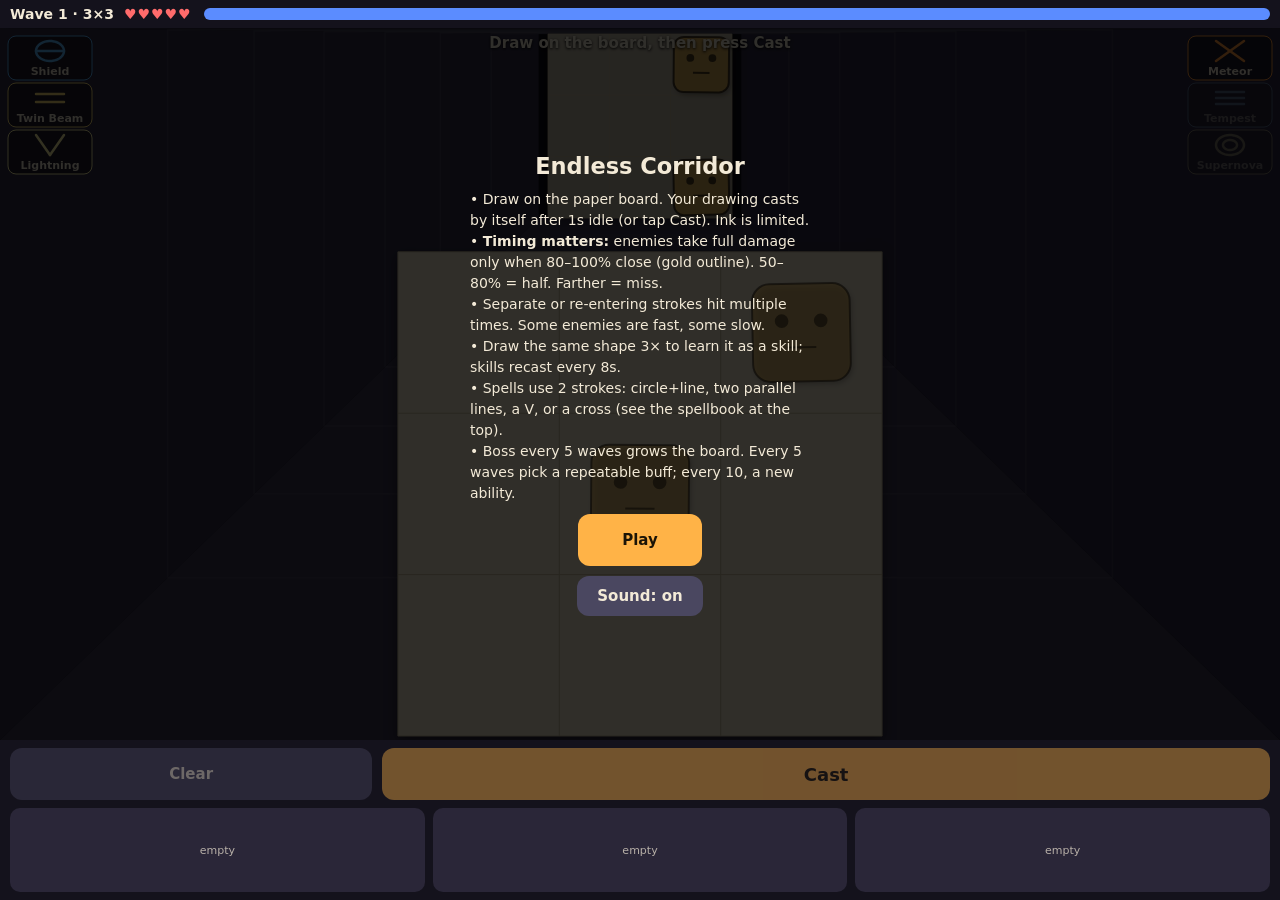
==== browser/index.html @ 98d19f17 "new gam" ====
<!DOCTYPE html>
<html lang="en"><head><meta charset="utf-8">
<meta name="viewport" content="width=device-width,initial-scale=1,viewport-fit=cover">
<meta name="color-scheme" content="dark">
<title>Endless Corridor</title>
<style>
:root{--bg:#14121c;--fg:#f3ead7;--acc:#ffb347;color-scheme:dark;box-sizing:border-box;padding-top:env(safe-area-inset-top,0px);padding-bottom:env(safe-area-inset-bottom,0px)}
*{box-sizing:border-box;-webkit-user-select:none;user-select:none;-webkit-tap-highlight-color:transparent}
html,body{height:100%;margin:0;background:var(--bg);color:var(--fg);font:15px system-ui,sans-serif;overscroll-behavior:none}
#app{height:100%;display:flex;flex-direction:column}
#hud{display:flex;align-items:center;gap:10px;padding:6px 10px;font-weight:700;font-size:14px}
#hp{color:#ff6b6b;min-width:70px;letter-spacing:1px}
#inkw{flex:1;height:12px;background:#0007;border-radius:6px;overflow:hidden}
#ink{height:100%;background:#5b8cff;width:100%}
#stage{flex:1;position:relative;min-height:0}
#c{position:absolute;inset:0;width:100%;height:100%;touch-action:none}
#toast{position:absolute;left:8px;right:8px;top:6px;text-align:center;pointer-events:none;font-weight:700;text-shadow:0 1px 3px #000;opacity:0;transition:opacity .4s}
#ctl{display:flex;gap:10px;padding:8px 10px}
button{font:inherit;font-weight:700;border:0;border-radius:12px;min-height:52px;color:#1b1406;background:var(--acc)}
#clear{flex:1;background:#4a4760;color:var(--fg)}
#cast{flex:2.5;font-size:18px}
button:disabled{opacity:.4}
#skills{display:flex;gap:8px;padding:0 10px 8px;height:92px}
.slot{flex:1;min-width:0;background:#2a2638;border-radius:10px;display:flex;flex-direction:column;align-items:center;justify-content:center;font-size:11px;border:2px solid transparent;gap:1px;overflow:hidden}
.slot.hot{border-color:var(--acc)}
.slot canvas{width:40px;height:40px;border-radius:6px}
.slot b{white-space:nowrap;overflow:hidden;text-overflow:ellipsis;max-width:100%;padding:0 3px}
.slot span{opacity:.7}
.cd{display:block;width:80%;height:4px;background:#0007;border-radius:2px;overflow:hidden}
.cd u{display:block;height:100%;width:0;background:var(--acc)}
#ov{position:absolute;inset:0;overflow:auto;display:none;flex-direction:column;align-items:center;justify-content:center;gap:10px;background:#000c;padding:16px;text-align:center;z-index:5}
#ov h2{margin:0}
#cards{display:grid;grid-template-columns:1fr 1fr;gap:10px;width:100%;max-width:420px}
.card{min-height:84px;padding:10px;background:#3a3550;color:var(--fg);font-weight:400;font-size:13px;display:flex;flex-direction:column;gap:6px;text-align:center}
.card b{color:var(--acc);font-size:15px}
</style></head><body>
<div id="app">
<div id="hud"><span id="wv"></span><span id="hp"></span><div id="inkw"><div id="ink"></div></div></div>
<div id="stage"><canvas id="c"></canvas><div id="toast"></div><div id="ov"></div></div>
<div id="ctl"><button id="clear">Clear</button><button id="cast">Cast</button></div>
<div id="skills"></div>
</div>
<script>
const CFG={ink:2,R:.055,learn:3,sim:.17,hp:5,autoDelay:1000,idle:1000,skillCd:8000,regen:.15,echoDelay:500,minLen:.2};
const BUFFS={mirror:['Mirror','Reflect your drawing across the centerline. Free.'],kaleido:['Kaleidoscope','Four symmetric copies of your drawing. Ink for the original only.'],slot:['Extra Skill Slot','Hold 4 learned skills instead of 3.'],echo:['Echo','After each cast, repeat it once at half effect on survivors. Free.'],heal:['Full Heal','Restore all hearts. Repeatable.'],ink:['Extra Ink','+10% ink budget. Repeatable.'],regen:['Ink Regen','+10% ink regeneration while drawing. Repeatable.']};
const REP={heal:1,ink:1,regen:1};
const ADJ=['Ember','Gale','Thorn','Wisp','Rune','Frost','Spark','Dusk'];
const $=id=>document.getElementById(id),cv=$('c'),ctx=cv.getContext('2d');
let G,W,H,S,bx,by,dpr,aid=null,tt;
const gridFor=w=>Math.min(10,3+Math.floor((w-1)/5));
function rng(s){return()=>{s|=0;s=s+0x6D2B79F5|0;let t=Math.imul(s^s>>>15,1|s);t=t+Math.imul(t^t>>>7,61|t)^t;return((t^t>>>14)>>>0)/4294967296}}
function resize(){dpr=devicePixelRatio||1;const r=cv.getBoundingClientRect();W=r.width;H=r.height;cv.width=W*dpr;cv.height=H*dpr;S=Math.min(W-12,H*.68);bx=(W-S)/2;by=H-S-4}
function toast(m){const t=$('toast');t.textContent=m;t.style.opacity=1;clearTimeout(tt);tt=setTimeout(()=>t.style.opacity=0,2200)}

/* ---------- audio (synthesized, no files) ---------- */
const SND={on:true,ac:null};
function audioInit(){if(!SND.ac){const A=window.AudioContext||window.webkitAudioContext;if(!A)return;SND.ac=new A();SND.m=SND.ac.createGain();SND.m.gain.value=.5;SND.m.connect(SND.ac.destination);setInterval(music,500)}if(SND.ac.resume)SND.ac.resume()}
function tone(f,d,type,v,sl){if(!SND.on||!SND.ac)return;const a=SND.ac,t=a.currentTime,o=a.createOscillator(),g=a.createGain();o.type=type||'sine';o.frequency.setValueAtTime(f,t);if(sl)o.frequency.exponentialRampToValueAtTime(Math.max(20,sl),t+d);g.gain.setValueAtTime(v||.2,t);g.gain.exponentialRampToValueAtTime(.001,t+d);o.connect(g);g.connect(SND.m);o.start(t);o.stop(t+d)}
function noise(d,v,fr){if(!SND.on||!SND.ac)return;const a=SND.ac,n=Math.floor(a.sampleRate*d),b=a.createBuffer(1,n,a.sampleRate),x=b.getChannelData(0);for(let i=0;i<n;i++)x[i]=(Math.random()*2-1)*(1-i/n);const s=a.createBufferSource(),f=a.createBiquadFilter(),g=a.createGain();s.buffer=b;f.type='lowpass';f.frequency.value=fr||1200;g.gain.value=v||.3;s.connect(f);f.connect(g);g.connect(SND.m);s.start()}
const sfx={cast:()=>{tone(300,.25,'sawtooth',.15,900);noise(.15,.15,3000)},perfect:()=>{tone(880,.12,'triangle',.2);tone(1320,.2,'triangle',.15)},good:()=>tone(520,.12,'triangle',.15),miss:()=>tone(160,.15,'square',.08,100),hurt:()=>{tone(120,.3,'sawtooth',.25,50);noise(.2,.25,600)},nova:()=>{tone(200,.5,'sine',.3,800);noise(.4,.2,2000)},storm:()=>{noise(.6,.35,7000);tone(1000,.3,'square',.12,150)},sun:()=>{tone(80,1,'sawtooth',.3,600);noise(.8,.4,3000)},beam:()=>tone(1200,.5,'sawtooth',.15,200),bolt:()=>{noise(.35,.3,6000);tone(900,.2,'square',.1,200)},meteor:()=>{tone(500,.35,'sawtooth',.2,60);setTimeout(()=>{noise(.5,.4,500);tone(70,.5,'sine',.4,30)},350)},learn:()=>[523,659,784].forEach((f,i)=>setTimeout(()=>tone(f,.2,'triangle',.18),i*90)),clear:()=>[392,523,659].forEach((f,i)=>setTimeout(()=>tone(f,.15,'square',.1),i*70)),draw:()=>tone(700+Math.random()*100,.04,'sine',.04)};
let mi=0;function music(){if(!G||G.state!='play')return;const sc=[110,131,147,165,196,165,147,131];tone(sc[mi++%8],.45,'triangle',.07);if(mi%4==0)tone(55,.9,'sine',.1)}
/* ---------- timing rule: full damage at 80-100% approach, half at 50-80%, miss below ---------- */
function rf(e){const p=1-Math.max(0,e.d-G.acc/1000)/e.d0,v=p>=.8?1:p>=.5?.5:0,[x,y]=ec(e,G.active.n);
 G.txt.push({x,y,s:v==1?'PERFECT':v?'GOOD':'MISS',c:v==1?'#ffe27a':v?'#bde':'#f88',l:700});
 if(!SND.t||performance.now()-SND.t>120){SND.t=performance.now();sfx[v==1?'perfect':v?'good':'miss']()}return v}
function snake(e,x,y,c,f){
 const k=Math.min(1,G.acc/300),P=e.cells.map(([a,b],i)=>{const q=e.pc&&e.pc[i]||[a,b];return[x+(q[0]+(a-q[0])*k+.5)*c,y+(q[1]+(b-q[1])*k+.5)*c]});
 ctx.save();ctx.lineCap=ctx.lineJoin='round';ctx.shadowColor='rgba(0,0,0,.4)';ctx.shadowBlur=5;ctx.shadowOffsetY=3;
 for(const [w,col] of[[.8,e.pf==2?'#ffd400':'#1f3d1f'],[.62,e.fl>.4?'#fff':'#4fa84f']]){ctx.strokeStyle=col;ctx.lineWidth=c*w*f;ctx.beginPath();P.forEach((p,i)=>ctx[i?'lineTo':'moveTo'](p[0],p[1]));ctx.stroke();ctx.shadowColor='transparent'}
 const h=P[0],u=c*f;ctx.fillStyle='#fff';
 for(const s of[-1,1]){ctx.beginPath();ctx.arc(h[0]+s*u*.17,h[1]-u*.08,u*.11,0,7);ctx.fill();ctx.fillStyle='#000';ctx.beginPath();ctx.arc(h[0]+s*u*.17,h[1]-u*.08,u*.05,0,7);ctx.fill();ctx.fillStyle='#fff'}
 ctx.font='800 '+Math.max(10,u*.25)+'px system-ui';ctx.textAlign='center';const q=P[1]||h;ctx.fillText(Math.ceil(e.hp),q[0],q[1]+u*.08);ctx.restore();
}
function showMenu(){G.state='menu';const ov=$('ov');
 ov.innerHTML='<h2>Endless Corridor</h2><div style="max-width:340px;text-align:left;font-size:14px;line-height:1.5">• Draw on the paper board. Your drawing casts by itself after 1s idle (or tap Cast). Ink is limited.<br>• <b>Timing matters:</b> enemies take full damage only when 80–100% close (gold outline). 50–80% = half. Farther = miss.<br>• Separate or re-entering strokes hit multiple times. Some enemies are fast, some slow.<br>• Draw the same shape 3× to learn it as a skill; skills recast every 8s.<br>• Spells use 2 strokes: circle+line, two parallel lines, a V, or a cross (see the spellbook at the top).<br>• Boss every 5 waves grows the board. Every 5 waves pick a repeatable buff; every 10, a new ability.</div><button style="padding:0 44px">Play</button><button style="padding:0 20px;min-height:40px;background:#4a4760;color:#f3ead7">Sound: on</button>';
 const[b1,b2]=ov.querySelectorAll('button');b1.onclick=()=>{audioInit();ov.style.display='none';G.state='play'};b2.onclick=()=>{SND.on=!SND.on;b2.textContent='Sound: '+(SND.on?'on':'off')};ov.style.display='flex'}
/* ---------- waves ---------- */
function genWave(w){
 const n=gridFor(w),r=rng(w*7919+13),boss=w%5==0,es=[],occ=Array(n*n).fill(0),base=Math.max(5,8-Math.floor(w/8));
 const fits=(c,y,cw,ch)=>{if(c+cw>n||y+ch>n)return 0;for(let i=0;i<cw;i++)for(let j=0;j<ch;j++)if(occ[(y+j)*n+c+i])return 0;return 1};
 const put=(c,y,cw,ch,type,hp,d)=>{for(let i=0;i<cw;i++)for(let j=0;j<ch;j++)occ[(y+j)*n+c+i]=1;es.push({c,r:y,w:cw,h:ch,type,hp,max:hp,d:Math.ceil(d*.7),d0:d,atk:0,fl:0,id:es.length})};
 if(boss){const k=(w/5)%3,bh=8+2*w;
  if(k==2){const L=Math.min(4,n),cells=[];for(let i=L-1;i>=0;i--)cells.push([i,0,1,1]);const h=Math.round(bh*.8);es.push({c:L-1,r:0,w:1,h:1,cells,type:'snake',hp:h,max:h,d:9,d0:14,atk:0,fl:0,id:0})}
  else if(k==0)put(Math.floor((n-2)/2),0,2,2,'summoner',Math.round(bh*.9),14);
  else{const s=Math.min(n-1,3);put(Math.floor(r()*(n-s+1)),Math.floor(r()*(n-s+1)),s,s,'boss',bh,12)}}
 else{const cnt=Math.min(Math.floor(n*n*.5),2+Math.floor(w/3));
  for(let i=0;i<cnt;i++){const big=w>1&&r()<.3,[cw,ch]=big?(r()<.5?[2,1]:[1,2]):[1,1];
   for(let k=0;k<20;k++){const c=Math.floor(r()*n),y=Math.floor(r()*n);
    if(fits(c,y,cw,ch)){put(c,y,cw,ch,big?'large':'basic',(big?3:1)+Math.floor(w/(big?5:8)),Math.max(3,base+(big?1:0)+[-2,0,0,3][Math.floor(r()*4)]));break}}}}
 return{n,w,es,boss};
}
function newGame(){
 G={wave:1,hp:CFG.hp,state:'play',acc:0,strokes:[],cur:null,inkUsed:0,pend:null,timers:[],fx:[],pts:[],txt:[],sh:0,buffs:{},maxSlots:3,pats:[],slots:[],match:null,hurt:0};
 G.active=genWave(1);G.next=genWave(2);aid=null;$('ov').style.display='none';skills();
 toast('Draw on the board, then press Cast');
}
function advance(){sfx.clear();G.wave++;G.active=G.next;G.next=genWave(G.wave+1);toast(G.active.boss?`Wave ${G.wave} — BOSS`:`Wave ${G.wave}`)}

/* ---------- geometry / strokes ---------- */
const mult=()=>1,maxInk=()=>CFG.ink*(1+.1*(G.buffs.ink||0));
const fx_=s=>s.map(p=>[1-p[0],p[1]]),fy_=s=>s.map(p=>[p[0],1-p[1]]);
function copies(st){
 if(G.buffs.kaleido)return[...st,...st.map(fx_),...st.map(fy_),...st.map(s=>fx_(fy_(s)))];
 if(G.buffs.mirror)return[...st,...st.map(fx_)];
 return st;
}
function samp(s){const o=[];for(let i=1;i<s.length;i++){const a=s[i-1],b=s[i],k=Math.max(1,Math.ceil(Math.hypot(b[0]-a[0],b[1]-a[1])/.02));for(let j=0;j<=k;j++)o.push([a[0]+(b[0]-a[0])*j/k,a[1]+(b[1]-a[1])*j/k])}return o}
function touches(e,pts,n){return(e.cells||[[e.c,e.r,e.w,e.h]]).some(([c,r,w,h])=>{const x0=c/n,x1=(c+w)/n,y0=r/n,y1=(r+h)/n;return pts.some(([x,y])=>Math.hypot(Math.max(x0-x,0,x-x1),Math.max(y0-y,0,y-y1))<=CFG.R)})}

/* ---------- pattern recognition ---------- */
const plen=a=>{let l=0;for(let i=1;i<a.length;i++)l+=Math.hypot(a[i][0]-a[i-1][0],a[i][1]-a[i-1][1]);return l};
function rs(a,n){const I=plen(a)/(n-1);if(I==0)return Array(n).fill(a[0]);let D=0;const o=[a[0]],q=a.map(x=>x.slice());
 for(let i=1;i<q.length;i++){const d=Math.hypot(q[i][0]-q[i-1][0],q[i][1]-q[i-1][1]);
  if(D+d>=I){const t=(I-D)/d,m=[q[i-1][0]+t*(q[i][0]-q[i-1][0]),q[i-1][1]+t*(q[i][1]-q[i-1][1])];o.push(m);q.splice(i,0,m);D=0}else D+=d}
 while(o.length<n)o.push(q[q.length-1]);return o.slice(0,n)}
function norm(a){const p=rs(a,32),cx=p.reduce((s,q)=>s+q[0],0)/32,cy=p.reduce((s,q)=>s+q[1],0)/32,an=-Math.atan2(p[0][1]-cy,p[0][0]-cx),c=Math.cos(an),s=Math.sin(an);
 const q=p.map(([x,y])=>[(x-cx)*c-(y-cy)*s,(x-cx)*s+(y-cy)*c]),xs=q.map(v=>v[0]),ys=q.map(v=>v[1]);
 const sz=Math.max(Math.max(...xs)-Math.min(...xs),Math.max(...ys)-Math.min(...ys))||1;return q.map(([x,y])=>[x/sz,y/sz])}
const pd=(a,b)=>a.reduce((s,q,i)=>s+Math.hypot(q[0]-b[i][0],q[1]-b[i][1]),0)/a.length;
function identify(st){
 const f=st.flat();if(f.length<2||plen(f)<CFG.minLen)return null;
 const n1=norm(f),n2=norm([...f].reverse());let best=null,bd=1e9;
 for(const p of G.pats){const d=Math.min(pd(n1,p.t),pd(n2,p.t));if(d<bd){bd=d;best=p}}
 return{p:bd<CFG.sim?best:null,n1,f};
}
function nm(f,i){const L=plen(f),l=f.at(-1),ch=Math.hypot(f[0][0]-l[0],f[0][1]-l[1]);return ADJ[i%ADJ.length]+' '+(ch<.15*L?'Loop':ch>.85*L?'Slash':'Scrawl')}
/* ---------- spells: drawn shapes with special effects ---------- */
const ci=Array.from({length:40},(_,i)=>[.5+.5*Math.cos(i/39*6.283),.5+.5*Math.sin(i/39*6.283)]);
const SPELLS=[
 {k:'nova',n:'Shield',d:'circle + a line grants a blue shield (max 2)',c:'#5bb8ff',i:[ci,[[0,.5],[1,.5]]]},
 {k:'beam',n:'Twin Beam',d:'two parallel lines pierce the board',c:'#ffe27a',i:[[[0,.3],[1,.3]],[[0,.7],[1,.7]]]},
 {k:'bolt',n:'Lightning',d:'a V of two lines chains to 4 foes',c:'#fff6a8',i:[[[0,0],[.5,1]],[[.5,1],[1,0]]]},
 {k:'meteor',n:'Meteor',d:'cross two lines to call a meteor',c:'#ff9a3c',i:[[[0,0],[1,1]],[[1,0],[0,1]]]},
 {k:'storm',n:'Tempest',d:'3 long parallel lines: lightning rain on all',c:'#9fd0ff',need:2.4,i:[[[0,.2],[1,.2]],[[0,.5],[1,.5]],[[0,.8],[1,.8]]]},
 {k:'sun',n:'Supernova',d:'two big nested circles: board-wide blast',c:'#fff3b0',need:3,i:[ci,ci.map(p=>[.5+(p[0]-.5)*.5,.5+(p[1]-.5)*.5])]}];

const kind=s=>{const L=plen(s),ch=Math.hypot(s[0][0]-s.at(-1)[0],s[0][1]-s.at(-1)[1]);return L<.15?0:L>.35&&ch<.25*L?'loop':ch>.8*L?'line':0};
function inter(A,B){const p=A[0],q=A.at(-1),r=B[0],s=B.at(-1),d=(q[0]-p[0])*(s[1]-r[1])-(q[1]-p[1])*(s[0]-r[0]);if(!d)return null;const t=((r[0]-p[0])*(s[1]-r[1])-(r[1]-p[1])*(s[0]-r[0]))/d,u=((r[0]-p[0])*(q[1]-p[1])-(r[1]-p[1])*(q[0]-p[0]))/d;return t>.12&&t<.88&&u>.12&&u<.88?[p[0]+t*(q[0]-p[0]),p[1]+t*(q[1]-p[1])]:null}
// spells need exactly 2 strokes: circle+line, two parallel lines, V, cross
const cen=s=>[0,1].map(i=>s.reduce((q,p)=>q+p[i],0)/s.length);
function tempest(st){if(!st.every(s=>kind(s)=='line'&&plen(s)>.6))return null;const d=s=>{const u=[s.at(-1)[0]-s[0][0],s.at(-1)[1]-s[0][1]],l=Math.hypot(...u)||1;return[u[0]/l,u[1]/l]},a=d(st[0]);return st.every(s=>{const b=d(s);return Math.abs(a[0]*b[0]+a[1]*b[1])>.85})?SPELLS.find(s=>s.k=='storm'):null}
// Tempest and Supernova are locked until max ink (Extra Ink buffs) reaches their cost
const spellOf=st=>{const x=shape(st);return x&&maxInk()>=(x.need||0)?x:null};
function shape(st){if(st.length==3)return tempest(st);if(st.length!=2)return null;const[A,B]=st,ka=kind(A),kb=kind(B),by=k=>SPELLS.find(s=>s.k==k);
 if(ka=='loop'&&kb=='loop'&&plen(A)>1&&plen(B)>1&&Math.hypot(cen(A)[0]-cen(B)[0],cen(A)[1]-cen(B)[1])<.12)return by('sun');
 if(ka=='loop'&&kb=='line'||ka=='line'&&kb=='loop')return by('nova');
 if(ka!='line'||kb!='line')return null;
 const u=[A.at(-1)[0]-A[0][0],A.at(-1)[1]-A[0][1]],v=[B.at(-1)[0]-B[0][0],B.at(-1)[1]-B[0][1]],c=Math.abs(u[0]*v[0]+u[1]*v[1])/(Math.hypot(...u)*Math.hypot(...v)||1);
 if(inter(A,B)&&c<.9)return by('meteor');
 if(Math.min(...[A[0],A.at(-1)].flatMap(p=>[B[0],B.at(-1)].map(q=>Math.hypot(p[0]-q[0],p[1]-q[1]))))<.12&&c<.92)return by('bolt');
 return c>.9?by('beam'):null}
const ec=(e,n)=>[(e.c+e.w/2)/n,(e.r+e.h/2)/n];
const dE=(e,x,y,n)=>Math.min(...(e.cells||[[e.c,e.r,e.w,e.h]]).map(([c,r,w,h])=>Math.hypot(Math.max(c/n-x,0,x-(c+w)/n),Math.max(r/n-y,0,y-(r+h)/n))));
function burst(x,y,n,c){for(let i=0;i<n;i++){const an=Math.random()*6.283,v=.15+Math.random()*.6;G.pts.push({x,y,vx:Math.cos(an)*v,vy:Math.sin(an)*v,l:400+Math.random()*500,c})}}
function volley(cps,sp,m,echo,col){const wv=G.active;if(sp){sfx[sp.k]();for(let i=0;i<cps.length;i+=sp.k=='storm'?3:2)spellFire(sp.k,cps.slice(i,i+(sp.k=='storm'?3:2)),m,wv);G.fx.push({cps,t:0,echo,col})}else{sfx.cast();strike(cps,m,echo,col)}}
function spellFire(k,P,m,wv){const[A,B]=P;
 if(k=='storm'||k=='sun')spellOld(k,P.flat(),m,wv);
 else if(k=='nova')spellOld(k,kind(A)=='loop'?A:B,m,wv);
 else if(k=='beam')P.forEach(s=>spellOld(k,s,m,wv));
 else if(k=='meteor'){const X=inter(A,B)||A[0];spellOld(k,[X,X],m,wv)}
 else{let best=9,a=A,b=B;for(const p of[0,1])for(const q of[0,1]){const pa=A.at(p?-1:0),pb=B.at(q?-1:0),d=Math.hypot(pa[0]-pb[0],pa[1]-pb[1]);if(d<best){best=d;a=p?A:[...A].reverse();b=q?[...B].reverse():B}}spellOld(k,[...a,...b],m,wv)}}
function spellOld(k,s,m,wv){
 const w=G.active,n=w.n,al=()=>w.es.filter(e=>e.hp>0),a=s[0],z=s.at(-1),cx=s.reduce((q,p)=>q+p[0],0)/s.length,cy=s.reduce((q,p)=>q+p[1],0)/s.length,hit=(e,d)=>{const v=rf(e);e.hp-=d*m*v;if(v)e.fl=1};
 if(k=='nova'){const r=Math.max(.12,s.reduce((q,p)=>q+Math.hypot(p[0]-cx,p[1]-cy),0)/s.length);
  if(m>=1){G.sh=Math.min(2,(G.sh||0)+1);toast('Shield +1')}G.fx.push({k:'ring',x:cx,y:cy,r,t:0});burst(cx,cy,50,'#5bb8ff')}
 else if(k=='storm'){al().forEach(e=>{const t=ec(e,n);hit(e,3);G.fx.push({k:'bolt',pts:[[t[0]+(Math.random()-.5)*.1,-.05],t],t:0});burst(t[0],t[1],14,'#9fd0ff')})}
 else if(k=='sun'){const c=cen(s);al().forEach(e=>hit(e,6));G.fx.push({k:'ring',x:c[0],y:c[1],r:1.1,t:0,c:'#fff3b0'});burst(c[0],c[1],140,'#fff3b0')}
 else if(k=='beam'){let dx=z[0]-a[0],dy=z[1]-a[1];const L=Math.hypot(dx,dy)||1,pts=[];dx/=L;dy/=L;
  for(let t=-1.5;t<=1.5;t+=.02){const p=[a[0]+dx*t,a[1]+dy*t];if(p[0]>=0&&p[0]<=1&&p[1]>=0&&p[1]<=1)pts.push(p)}
  al().forEach(e=>{if(touches(e,pts,n))hit(e,4)});
  if(pts.length){G.fx.push({k:'beam',a:pts[0],b:pts.at(-1),t:0});for(let i=0;i<pts.length;i+=4)burst(pts[i][0],pts[i][1],2,'#ffe27a')}}
 else if(k=='bolt'){const tc=al().filter(e=>touches(e,samp(s),n));tc.forEach(e=>hit(e,2));
  let cur=tc.length?ec(tc.at(-1),n):z;const path=[cur],rest=al().filter(e=>!tc.includes(e));
  for(let i=0;i<4&&rest.length;i++){rest.sort((p,q)=>dE(p,cur[0],cur[1],n)-dE(q,cur[0],cur[1],n));const e=rest.shift();hit(e,2);cur=ec(e,n);path.push(cur)}
  G.fx.push({k:'bolt',pts:s.filter((_,i)=>i%3==0||i==s.length-1),t:0});if(path.length>1)G.fx.push({k:'bolt',pts:path,t:0});path.forEach(p=>burst(p[0],p[1],12,'#fff6a8'))}
 else{G.fx.push({k:'meteor',x:cx,y:cy,t:0});G.timers.push({t:350,f:()=>{if(G.active!==wv||G.state!='play')return;al().forEach(e=>{if(dE(e,cx,cy,n)<=.2)hit(e,5)});G.fx.push({k:'ring',x:cx,y:cy,r:.2,t:.3,c:'#ff9a3c'});burst(cx,cy,70,'#ff9a3c');afterStrike()}})}
}
function spellFx(f,a){
 const X=v=>bx+v[0]*S,Y=v=>by+v[1]*S;ctx.save();ctx.beginPath();ctx.rect(bx,by,S,S);ctx.clip();ctx.lineCap='round';ctx.globalAlpha=a;
 if(f.k=='ring'){const col=f.c||'#5bb8ff';ctx.strokeStyle=ctx.fillStyle=col;ctx.shadowColor=col;ctx.shadowBlur=24;ctx.lineWidth=14*a+2;ctx.beginPath();ctx.arc(bx+f.x*S,by+f.y*S,f.r*S*(.3+f.t*1.4),0,7);ctx.stroke();ctx.globalAlpha=a*.25;ctx.fill()}
 else if(f.k=='beam'){ctx.strokeStyle='#fff';ctx.shadowColor='#ffe27a';ctx.shadowBlur=30;ctx.lineWidth=26*a+2;ctx.beginPath();ctx.moveTo(X(f.a),Y(f.a));ctx.lineTo(X(f.b),Y(f.b));ctx.stroke()}
 else if(f.k=='bolt'){ctx.strokeStyle='#fff6a8';ctx.shadowColor='#ffe94d';ctx.shadowBlur=20;ctx.lineWidth=4;
  for(let i=1;i<f.pts.length;i++){const p=f.pts[i-1],q=f.pts[i];ctx.beginPath();ctx.moveTo(X(p),Y(p));for(let j=1;j<6;j++){const t=j/6,o=(Math.random()-.5)*.07;ctx.lineTo(X([p[0]+(q[0]-p[0])*t+o,p[1]+(q[1]-p[1])*t-o]),Y([p[0]+(q[0]-p[0])*t+o,p[1]+(q[1]-p[1])*t-o]))}ctx.lineTo(X(q),Y(q));ctx.stroke()}}
 else if(f.k=='meteor'&&f.t<.58){const t=f.t/.58,x=bx+f.x*S,y=by+f.y*S,sy=y-(1-t)*S*.9;ctx.strokeStyle='#ff9a3c';ctx.shadowColor='#ff5a1f';ctx.shadowBlur=24;ctx.lineWidth=16;ctx.beginPath();ctx.moveTo(x-(1-t)*40,sy-90);ctx.lineTo(x,sy);ctx.stroke();ctx.fillStyle='#fff';ctx.beginPath();ctx.arc(x,sy,12,0,7);ctx.fill()}
 ctx.restore();
}
function book(){
 const P=S*.38,cw=Math.min(84,(W-P*1.1)/2-14);if(cw<40)return;
 SPELLS.forEach((sp,i)=>{const x=i<3?8:W-8-cw,y=8+(i%3)*47;ctx.save();if(sp.need>maxInk())ctx.globalAlpha=.4;ctx.fillStyle='rgba(20,18,28,.75)';ctx.strokeStyle=sp.c;ctx.lineWidth=1;ctx.beginPath();ctx.roundRect(x,y,cw,44,8);ctx.fill();ctx.stroke();
  ctx.lineWidth=2.5;ctx.lineCap=ctx.lineJoin='round';ctx.beginPath();sp.i.forEach(s=>{ctx.beginPath();s.forEach((p,j)=>ctx[j?'lineTo':'moveTo'](x+cw/2-14+p[0]*28,y+5+p[1]*20));ctx.stroke()});
  ctx.fillStyle='#f3ead7';ctx.font='700 11px system-ui';ctx.textAlign='center';ctx.fillText(sp.n,x+cw/2,y+39);ctx.restore()});
}
function slither(e){
 const n=G.active.n,ip=copies(G.strokes).flatMap(samp),h=e.cells[0],occ=e.cells.map(c=>c[0]+','+c[1]);
 const opts=[[1,0],[-1,0],[0,1],[0,-1]].map(([a,b])=>[h[0]+a,h[1]+b,1,1]).filter(c=>c[0]>=0&&c[1]>=0&&c[0]<n&&c[1]<n&&!occ.includes(c[0]+','+c[1]));
 if(!opts.length)return;
 const bad=cs=>ip.length?cs.filter(c=>touches({cells:[c]},ip,n)).length:0;let best=1e9,pool=[];
 for(const m of opts){const s=bad([m,...e.cells.slice(0,-1)]);if(s<best){best=s;pool=[m]}else if(s==best)pool.push(m)}
 const m=pool[Math.floor(Math.random()*pool.length)];e.pc=e.cells.map(c=>c.slice());e.cells.unshift(m);e.cells.pop();e.c=m[0];e.r=m[1];
}
function summon(){
 const w=G.active,n=w.n,occ={};
 w.es.forEach(e=>{if(e.hp>0)(e.cells||[[e.c,e.r,e.w,e.h]]).forEach(([c,r,cw,ch])=>{for(let i=0;i<cw;i++)for(let j=0;j<ch;j++)occ[(c+i)+','+(r+j)]=1})});
 const fr=[];for(let i=0;i<n;i++)for(let j=0;j<n;j++)if(!occ[i+','+j])fr.push([i,j]);
 if(!fr.length||w.es.filter(e=>e.type=='minion'&&e.hp>0).length>=Math.ceil(n*n/4))return;
 const [c,r]=fr[Math.floor(Math.random()*fr.length)];w.es.push({c,r,w:1,h:1,type:'minion',hp:1,max:1,d:4,d0:5,atk:0,fl:0,id:w.es.length});toast('The summoner calls a minion!');
}
function updateMatch(){const r=identify(G.strokes),sp=spellOf(G.strokes);G.match=r&&r.p;skills();const lk=shape(G.strokes);if(lk&&!sp)return toast('🔒 '+lk.n+' needs '+lk.need+' max ink (you have '+maxInk().toFixed(1)+')');if(sp)return toast('✦ '+sp.n+' ready — '+sp.d);
 if(G.match&&G.match.learned)toast(`${G.match.name} recognized — +1 damage`);else if(G.match)toast(`Pattern seen ${G.match.count}×`)}

/* ---------- casting ---------- */
// multihit: every separate stroke (or copy), and every re-entry of a stroke into an enemy, is one hit
function strike(cps,dmg,echo,col){
 const w=G.active,sp=cps.map(samp);
 for(const e of w.es){if(e.hp<=0)continue;let h=0;
  for(const pts of sp){let inn=false;for(const p of pts){const t=touches(e,[p],w.n);if(t&&!inn)h++;inn=t}}
  if(h){const v=rf(e);e.hp-=dmg*h*v;if(v)e.fl=1}}
 G.fx.push({cps,t:0,echo,col});
}
function fire(st,bonus,col){
 const sp=spellOf(st),cps=copies(st),wv=G.active;volley(cps,sp,1+bonus,false,col);
 if(G.buffs.echo&&!cleared())G.timers.push({t:CFG.echoDelay,f:()=>{if(G.active===wv&&G.state=='play'){volley(cps,sp,.5*(1+bonus),true,col);afterStrike()}}});
 afterStrike();
}
const cleared=()=>{const es=G.active.es,s=es.find(e=>e.type=='summoner');if(s&&s.hp<=0)es.forEach(e=>e.hp=Math.min(e.hp,0));return es.every(e=>e.hp<=0)};
function afterStrike(){
 if(G.state!='play'||!cleared())return;
 if(G.active.w%5==0){G.state='buff';showBuff()}else advance();
}
function cast(){
 if(G.state!='play'||!G.strokes.length)return;
 const st=G.strokes;
 G.strokes=[];G.cur=null;G.inkUsed=0;G.pend=null;G.idle=null;aid=null;G.match=null;
 let bonus=0,msg='';const r=identify(st);
 if(r){let p=r.p;
  if(!p){p={id:G.pats.length,t:r.n1,count:0,learned:0,name:(spellOf(st)||{}).n||nm(r.f,G.pats.length),th:st};G.pats.push(p)}
  bonus=p.learned?1:0;p.count++;
  if(!p.learned&&p.count>=CFG.learn){
   if(G.slots.length<G.maxSlots){p.learned=1;p.cd=0;G.slots.push(p);msg='New skill learned: '+p.name}
   else{const lo=G.slots[G.slots.length-1];if(p.count>lo.count){lo.learned=0;p.learned=1;p.cd=0;G.slots[G.slots.length-1]=p;msg=`Skill replaced: ${lo.name} → ${p.name}`}}}
  G.slots.sort((a,b)=>b.count-a.count)}
 fire(st,bonus,'#ffb347');skills();if(msg){toast(msg);sfx.learn()}
}

/* ---------- enemy turn ---------- */
function hurt(){
 if(G.sh>0)G.sh--;else G.hp--;G.hurt=1;sfx.hurt();
 if(G.hp<=0){G.state='over';G.pend=null;showOver();return}
 if(G.strokes.length&&G.pend==null){G.pend=CFG.autoDelay;G.idle=null;G.cur=null;aid=null;toast('Hit! Auto-casting…')}
}
function tick(){
 for(const e of [...G.active.es]){if(e.hp<=0)continue;if(e.type=='snake')slither(e);if(e.type=='summoner'&&(e.sc=(e.sc||0)+1)%4==0)summon();e.d--;if(e.d<=0){e.d=e.d0;e.atk=1;hurt();if(G.state!='play')return}}
}
function update(dt){
 for(const e of G.active.es){e.fl=Math.max(0,e.fl-dt/250);e.atk=Math.max(0,e.atk-dt/300)}
 G.hurt=Math.max(0,G.hurt-dt/400);
 G.fx.forEach(f=>f.t+=dt/600);G.fx=G.fx.filter(f=>f.t<1);
 G.pts.forEach(p=>{p.x+=p.vx*dt/1000;p.y+=p.vy*dt/1000;p.l-=dt});G.pts=G.pts.filter(p=>p.l>0);G.txt.forEach(t=>t.l-=dt);G.txt=G.txt.filter(t=>t.l>0);
 if(G.state!='play')return;
 G.acc+=dt;if(G.strokes.length&&G.inkUsed>0)G.inkUsed=Math.max(0,G.inkUsed-CFG.regen*(1+.1*(G.buffs.regen||0))*dt/1000);while(G.acc>=1000&&G.state=='play'){G.acc-=1000;tick()}
 if(G.pend!=null&&G.state=='play'){G.pend-=dt;if(G.pend<=0){G.pend=null;cast()}}
 if(G.idle!=null&&aid==null&&G.state=='play'){G.idle-=dt;if(G.idle<=0){G.idle=null;cast()}}
 for(const p of [...G.slots]){if(G.state!='play')break;p.cd=(p.cd||0)+dt;if(p.cd>=CFG.skillCd){p.cd=0;fire(p.th,1,'#5be0d0')}}
 if(G.state=='play'){for(const o of G.timers)o.t-=dt;const due=G.timers.filter(o=>o.t<=0);G.timers=G.timers.filter(o=>o.t>0);due.forEach(o=>o.f())}
}

/* ---------- overlays ---------- */
function showBuff(){
 const all=0,ov=$('ov');
 ov.innerHTML='<h2>Boss defeated!</h2><div>Choose one buff</div><div id="cards"></div>';
 for(const k in BUFFS){if(G.active.w%10&&!REP[k])continue;const b=document.createElement('button');b.className='card';b.disabled=!!G.buffs[k]&&!REP[k];
  b.innerHTML=`<b>${BUFFS[k][0]}</b><span>${BUFFS[k][1]}</span>${G.buffs[k]&&!REP[k]?'<i>Owned</i>':G.buffs[k]?'<i>x'+G.buffs[k]+'</i>':''}`;b.onclick=()=>pick(k);$('cards').append(b)}
 if(all){const s=document.createElement('button');s.textContent='Skip';s.style.padding='0 24px';s.onclick=()=>pick(null);ov.append(s)}
 ov.style.display='flex';
}
function pick(k){if(k){G.buffs[k]=(G.buffs[k]||0)+1;if(k=='slot')G.maxSlots=4;if(k=='heal')G.hp=CFG.hp}$('ov').style.display='none';G.state='play';advance();skills()}
function showOver(){const ov=$('ov');ov.innerHTML=`<h2>Defeated</h2><div>You reached wave ${G.wave}</div><button style="padding:0 28px">Restart</button>`;ov.querySelector('button').onclick=newGame;ov.style.display='flex'}

/* ---------- skill bar / HUD ---------- */
function thumb(c,st){const x=c.getContext('2d'),f=st.flat(),xs=f.map(p=>p[0]),ys=f.map(p=>p[1]),x0=Math.min(...xs),y0=Math.min(...ys),sz=Math.max(Math.max(...xs)-x0,Math.max(...ys)-y0)||1,m=10,k=(c.width-2*m)/sz;
 x.fillStyle='#f3ead7';x.fillRect(0,0,c.width,c.height);x.strokeStyle='#2236a8';x.lineWidth=4;x.lineCap=x.lineJoin='round';
 for(const s of st){x.beginPath();s.forEach((p,i)=>x[i?'lineTo':'moveTo'](m+(p[0]-x0)*k,m+(p[1]-y0)*k));x.stroke()}}
function skills(){
 const el=$('skills');el.innerHTML='';
 for(let i=0;i<G.maxSlots;i++){const p=G.slots[i],d=document.createElement('div');d.className='slot'+(p&&G.match===p?' hot':'');
  if(p){const c=document.createElement('canvas');c.width=c.height=80;thumb(c,p.th);d.append(c);d.insertAdjacentHTML('beforeend',`<b>${p.name}</b><span>×${p.count}</span><i class="cd"><u></u></i>`)}
  else d.innerHTML='<span>empty</span>';
  el.append(d)}
}
function ui(){
 const w=G.active;$('wv').textContent=`Wave ${G.wave}${w.boss?' ★':''} · ${w.n}×${w.n}`;
 $('hp').innerHTML='♥'.repeat(Math.max(0,G.hp))+'<span style="color:#5bb8ff">'+'♥'.repeat(G.sh||0)+'</span>';
 $('ink').style.width=Math.max(0,100*(1-G.inkUsed/maxInk()))+'%';
 $('cast').disabled=!(G.state=='play'&&G.pend==null&&G.strokes.length);
 $('clear').disabled=G.pend!=null||!G.strokes.length;
 document.querySelectorAll('.slot').forEach((d,i)=>{const u=d.querySelector('u'),p=G.slots[i];if(u&&p)u.style.width=Math.min(100,(p.cd||0)/CFG.skillCd*100)+'%'});
}

/* ---------- input ---------- */
function pt(e){const r=cv.getBoundingClientRect();return[Math.min(1,Math.max(0,(e.clientX-r.left-bx)/S)),Math.min(1,Math.max(0,(e.clientY-r.top-by)/S))]}
cv.addEventListener('pointerdown',e=>{
 if(G.state!='play'||G.pend!=null||aid!=null||G.inkUsed>=maxInk())return;
 const r=cv.getBoundingClientRect();if(e.clientY-r.top<by-10)return;
 aid=e.pointerId;G.idle=null;cv.setPointerCapture(aid);G.cur=[pt(e)];G.strokes.push(G.cur);e.preventDefault();
});
cv.addEventListener('pointermove',e=>{
 if(e.pointerId!==aid||!G.cur)return;
 let p=pt(e);const l=G.cur.at(-1);let d=Math.hypot(p[0]-l[0],p[1]-l[1])*mult();
 if(d<.004)return;const rem=maxInk()-G.inkUsed;if(rem<=0)return;
 if(d>rem){const t=rem/d;p=[l[0]+(p[0]-l[0])*t,l[1]+(p[1]-l[1])*t];d=rem}
 G.cur.push(p);G.inkUsed+=d;if(!SND.d||performance.now()-SND.d>60){SND.d=performance.now();sfx.draw()}
});
function endStroke(e){
 if(e.pointerId!==aid)return;aid=null;
 if(G.cur){if(G.cur.length<2)G.strokes=G.strokes.filter(s=>s!==G.cur);G.cur=null;if(G.strokes.length){updateMatch();G.idle=CFG.idle}}
}
cv.addEventListener('pointerup',endStroke);cv.addEventListener('pointercancel',endStroke);
$('cast').onclick=()=>{if(G.pend==null)cast()};
$('clear').onclick=()=>{if(G.pend!=null)return;G.strokes=[];G.idle=null;G.cur=null;G.inkUsed=0;G.match=null;skills()};

/* ---------- rendering ---------- */
const COL={basic:'#e9b44c',large:'#d1603d',boss:'#8a52b0',snake:'#4fa84f',summoner:'#b33a6e',minion:'#e8c9ff'};
function poly(pts,fill){ctx.beginPath();pts.forEach((p,i)=>ctx[i?'lineTo':'moveTo'](p[0],p[1]));ctx.closePath();ctx.fillStyle=fill;ctx.fill()}
function corridor(px,py,iw,ih){
 const L=px-iw/2,R=px+iw/2,T=py-ih/2,B=py+ih/2;
 poly([[0,0],[W,0],[R,T],[L,T]],'#2b2840');poly([[0,H],[W,H],[R,B],[L,B]],'#3a3550');
 poly([[0,0],[0,H],[L,B],[L,T]],'#322e48');poly([[W,0],[W,H],[R,B],[R,T]],'#2e2a44');
 ctx.fillStyle='#0c0a14';ctx.fillRect(L,T,iw,ih);
 ctx.strokeStyle='rgba(255,255,255,.07)';ctx.lineWidth=1.5;
 for(let k=1;k<7;k++){const t=Math.pow(k/7,.6);ctx.strokeRect(0+(L-0)*t,0+(T-0)*t,W+(R-W)*t-(L*t),H+(B-H)*t-(T*t))}
}
function enemy(e,cx,cy,w,h){
 ctx.save();ctx.translate(cx,cy);ctx.rotate(Math.sin(performance.now()/500+e.id)*.03);
 ctx.shadowColor='rgba(0,0,0,.4)';ctx.shadowBlur=5;ctx.shadowOffsetX=2;ctx.shadowOffsetY=3;
 if(e.pf===0)ctx.globalAlpha*=.6;ctx.fillStyle=e.fl>.4?'#fff':COL[e.type];ctx.strokeStyle=e.pf==2?'#ffd400':e.pf==1?'#fff':'#2a2013';ctx.lineWidth=e.pf==2?5:2;
 ctx.beginPath();ctx.roundRect(-w/2,-h/2,w,h,Math.min(w,h)*.18);ctx.fill();ctx.shadowColor='transparent';ctx.stroke();
 const u=Math.min(w,h);ctx.fillStyle='#2a2013';
 for(const s of[-1,1]){ctx.beginPath();ctx.arc(s*w*.2,-h*.12,u*.07,0,7);ctx.fill()}
 ctx.beginPath();ctx.moveTo(-w*.15,h*.15);ctx.lineTo(w*.15,h*.15);ctx.stroke();
 if(e.max>1){ctx.font=`700 ${Math.max(10,u*.2)}px system-ui`;ctx.textAlign='center';ctx.fillText(Math.ceil(e.hp),0,h*.38)}
 ctx.restore();
}
function sheet(w,x,y,s,live,alpha){
 ctx.save();ctx.globalAlpha=alpha;ctx.shadowColor='rgba(0,0,0,.5)';ctx.shadowBlur=12;ctx.shadowOffsetY=4;
 ctx.fillStyle='#efe6cf';ctx.fillRect(x,y,s,s);ctx.shadowColor='transparent';
 ctx.strokeStyle='#c9bd9c';ctx.lineWidth=1;const c=s/w.n;ctx.beginPath();
 for(let i=0;i<=w.n;i++){ctx.moveTo(x+i*c,y);ctx.lineTo(x+i*c,y+s);ctx.moveTo(x,y+i*c);ctx.lineTo(x+s,y+i*c)}ctx.stroke();
 for(const e of w.es){if(e.hp<=0)continue;
  const pr=1-Math.max(0,e.d-G.acc/1000)/e.d0,f=live?(.55+.45*pr)*(1+.15*e.atk):1;if(live)e.pf=pr>=.8?2:pr>=.5?1:0;
  if(e.type=='snake')snake(e,x,y,c,f);else for(const [cc,rr,cw,ch] of e.cells||[[e.c,e.r,e.w,e.h]])enemy(e,x+(cc+cw/2)*c,y+(rr+ch/2)*c,cw*c*f*.9,ch*c*f*.9)}
 ctx.restore();
}
function inkPath(cps,col,a,wide){
 ctx.save();ctx.lineCap=ctx.lineJoin='round';
 for(const pass of wide?[1,0]:[0]){ctx.strokeStyle=col;ctx.globalAlpha=pass?a*.25:a;ctx.lineWidth=pass?CFG.R*2*S:4;
  for(const s of cps){ctx.beginPath();s.forEach((p,i)=>ctx[i?'lineTo':'moveTo'](bx+p[0]*S,by+p[1]*S));ctx.stroke()}}
 ctx.restore();
}
function draw(){
 ctx.setTransform(dpr,0,0,dpr,0,0);ctx.clearRect(0,0,W,H);
 const P=S*.38,px=W/2,py=6+P/2;
 corridor(px,py,P*1.1,P);
 sheet(G.next,px-P/2,6,P,false,.8);book();
 sheet(G.active,bx,by,S,true,1);
 const cp=copies(G.strokes),n=G.strokes.length;
 inkPath(cp.slice(n),'#7a52c8',.9,true);inkPath(cp.slice(0,n),'#2236a8',1,true);
 for(const f of G.fx){const a=1-f.t;
  if(f.cps)inkPath(f.cps,f.echo?'#b46bff':(f.col||'#ffb347'),a*(f.echo?.8:1),true);else spellFx(f,a)}
 for(const p of G.pts){ctx.globalAlpha=Math.min(1,p.l/400);ctx.fillStyle=p.c;ctx.beginPath();ctx.arc(bx+p.x*S,by+p.y*S,3,0,7);ctx.fill()}ctx.globalAlpha=1;ctx.font='800 15px system-ui';ctx.textAlign='center';
 for(const t of G.txt){ctx.globalAlpha=Math.min(1,t.l/300);ctx.fillStyle=t.c;ctx.fillText(t.s,bx+t.x*S,by+t.y*S-(700-t.l)/700*30)}ctx.globalAlpha=1;
 if(G.sh){ctx.strokeStyle='rgba(91,184,255,.6)';ctx.lineWidth=3*G.sh;ctx.strokeRect(bx,by,S,S)}
 if(G.hurt>0){ctx.fillStyle=`rgba(255,40,40,${G.hurt*.35})`;ctx.fillRect(0,0,W,H)}
 const ac=G.pend??G.idle;if(ac!=null&&ac>0){ctx.fillStyle='#fff';ctx.font='700 16px system-ui';ctx.textAlign='center';ctx.fillText('AUTO-CAST '+(ac/1000).toFixed(1)+'s',W/2,by-6)}
}

/* ---------- main loop ---------- */
let last=performance.now();
function loop(now){const dt=Math.min(100,now-last);last=now;update(dt);draw();ui();requestAnimationFrame(loop)}
new ResizeObserver(resize).observe($('stage'));
newGame();showMenu();resize();requestAnimationFrame(loop);
</script></body></html>
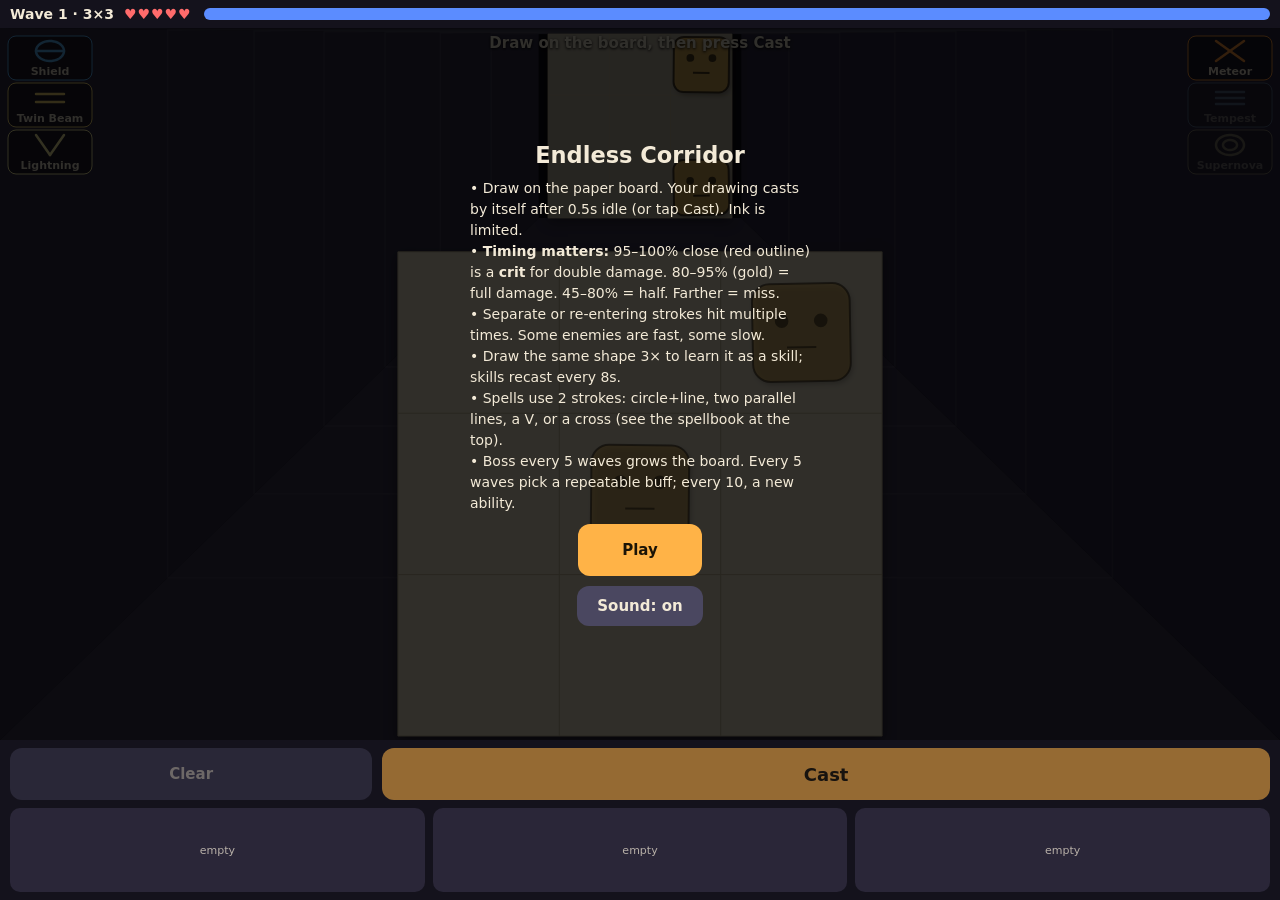
==== commit 0a939ff0: "Refactor game timing and sound effects" ====
--- a/browser/index.html
+++ b/browser/index.html
@@ -18,7 +18,13 @@
 #ctl{display:flex;gap:10px;padding:8px 10px}
 button{font:inherit;font-weight:700;border:0;border-radius:12px;min-height:52px;color:#1b1406;background:var(--acc)}
 #clear{flex:1;background:#4a4760;color:var(--fg)}
-#cast{flex:2.5;font-size:18px}
+#cast{flex:2.5;font-size:18px;--p:0%;background:linear-gradient(90deg,rgba(255,255,255,.5) var(--p),transparent var(--p)),var(--acc);touch-action:manipulation;transition:transform .08s,filter .08s,opacity .15s}
+#cast.idle{opacity:.55}
+button:not(:disabled):active{transform:scale(.95);filter:brightness(1.15)}
+#cast.pop{animation:pop .25s}
+#cast.dud{animation:dud .25s}
+@keyframes pop{0%{transform:scale(.92);filter:brightness(1.6)}60%{transform:scale(1.04)}100%{transform:scale(1)}}
+@keyframes dud{25%{transform:translateX(-6px)}75%{transform:translateX(6px)}}
 button:disabled{opacity:.4}
 #skills{display:flex;gap:8px;padding:0 10px 8px;height:92px}
 .slot{flex:1;min-width:0;background:#2a2638;border-radius:10px;display:flex;flex-direction:column;align-items:center;justify-content:center;font-size:11px;border:2px solid transparent;gap:1px;overflow:hidden}
@@ -41,7 +47,7 @@
 <div id="skills"></div>
 </div>
 <script>
-const CFG={ink:2,R:.055,learn:3,sim:.17,hp:5,autoDelay:1000,idle:1000,skillCd:8000,regen:.15,echoDelay:500,minLen:.2};
+const CFG={ink:2,R:.055,learn:3,sim:.17,hp:5,autoDelay:500,idle:500,skillCd:8000,regen:.15,echoDelay:500,minLen:.2,critAt:.95,perfAt:.8,goodAt:.45,critMult:2,pityAfter:2,pityRange:.15};
 const BUFFS={mirror:['Mirror','Reflect your drawing across the centerline. Free.'],kaleido:['Kaleidoscope','Four symmetric copies of your drawing. Ink for the original only.'],slot:['Extra Skill Slot','Hold 4 learned skills instead of 3.'],echo:['Echo','After each cast, repeat it once at half effect on survivors. Free.'],heal:['Full Heal','Restore all hearts. Repeatable.'],ink:['Extra Ink','+10% ink budget. Repeatable.'],regen:['Ink Regen','+10% ink regeneration while drawing. Repeatable.']};
 const REP={heal:1,ink:1,regen:1};
 const ADJ=['Ember','Gale','Thorn','Wisp','Rune','Frost','Spark','Dusk'];
@@ -57,22 +63,28 @@
 function audioInit(){if(!SND.ac){const A=window.AudioContext||window.webkitAudioContext;if(!A)return;SND.ac=new A();SND.m=SND.ac.createGain();SND.m.gain.value=.5;SND.m.connect(SND.ac.destination);setInterval(music,500)}if(SND.ac.resume)SND.ac.resume()}
 function tone(f,d,type,v,sl){if(!SND.on||!SND.ac)return;const a=SND.ac,t=a.currentTime,o=a.createOscillator(),g=a.createGain();o.type=type||'sine';o.frequency.setValueAtTime(f,t);if(sl)o.frequency.exponentialRampToValueAtTime(Math.max(20,sl),t+d);g.gain.setValueAtTime(v||.2,t);g.gain.exponentialRampToValueAtTime(.001,t+d);o.connect(g);g.connect(SND.m);o.start(t);o.stop(t+d)}
 function noise(d,v,fr){if(!SND.on||!SND.ac)return;const a=SND.ac,n=Math.floor(a.sampleRate*d),b=a.createBuffer(1,n,a.sampleRate),x=b.getChannelData(0);for(let i=0;i<n;i++)x[i]=(Math.random()*2-1)*(1-i/n);const s=a.createBufferSource(),f=a.createBiquadFilter(),g=a.createGain();s.buffer=b;f.type='lowpass';f.frequency.value=fr||1200;g.gain.value=v||.3;s.connect(f);f.connect(g);g.connect(SND.m);s.start()}
-const sfx={cast:()=>{tone(300,.25,'sawtooth',.15,900);noise(.15,.15,3000)},perfect:()=>{tone(880,.12,'triangle',.2);tone(1320,.2,'triangle',.15)},good:()=>tone(520,.12,'triangle',.15),miss:()=>tone(160,.15,'square',.08,100),hurt:()=>{tone(120,.3,'sawtooth',.25,50);noise(.2,.25,600)},nova:()=>{tone(200,.5,'sine',.3,800);noise(.4,.2,2000)},storm:()=>{noise(.6,.35,7000);tone(1000,.3,'square',.12,150)},sun:()=>{tone(80,1,'sawtooth',.3,600);noise(.8,.4,3000)},beam:()=>tone(1200,.5,'sawtooth',.15,200),bolt:()=>{noise(.35,.3,6000);tone(900,.2,'square',.1,200)},meteor:()=>{tone(500,.35,'sawtooth',.2,60);setTimeout(()=>{noise(.5,.4,500);tone(70,.5,'sine',.4,30)},350)},learn:()=>[523,659,784].forEach((f,i)=>setTimeout(()=>tone(f,.2,'triangle',.18),i*90)),clear:()=>[392,523,659].forEach((f,i)=>setTimeout(()=>tone(f,.15,'square',.1),i*70)),draw:()=>tone(700+Math.random()*100,.04,'sine',.04)};
+const sfx={cast:()=>{tone(300,.25,'sawtooth',.15,900);noise(.15,.15,3000)},perfect:()=>{tone(880,.12,'triangle',.2);tone(1320,.2,'triangle',.15)},crit:()=>{tone(880,.1,'triangle',.22);tone(1320,.12,'triangle',.2);tone(1760,.25,'triangle',.18)},good:()=>tone(520,.12,'triangle',.15),miss:()=>tone(160,.15,'square',.08,100),hurt:()=>{tone(120,.3,'sawtooth',.25,50);noise(.2,.25,600)},nova:()=>{tone(200,.5,'sine',.3,800);noise(.4,.2,2000)},storm:()=>{noise(.6,.35,7000);tone(1000,.3,'square',.12,150)},sun:()=>{tone(80,1,'sawtooth',.3,600);noise(.8,.4,3000)},beam:()=>tone(1200,.5,'sawtooth',.15,200),bolt:()=>{noise(.35,.3,6000);tone(900,.2,'square',.1,200)},meteor:()=>{tone(500,.35,'sawtooth',.2,60);setTimeout(()=>{noise(.5,.4,500);tone(70,.5,'sine',.4,30)},350)},learn:()=>[523,659,784].forEach((f,i)=>setTimeout(()=>tone(f,.2,'triangle',.18),i*90)),clear:()=>[392,523,659].forEach((f,i)=>setTimeout(()=>tone(f,.15,'square',.1),i*70)),draw:()=>tone(700+Math.random()*100,.04,'sine',.04)};
 let mi=0;function music(){if(!G||G.state!='play')return;const sc=[110,131,147,165,196,165,147,131];tone(sc[mi++%8],.45,'triangle',.07);if(mi%4==0)tone(55,.9,'sine',.1)}
-/* ---------- timing rule: full damage at 80-100% approach, half at 50-80%, miss below ---------- */
-function rf(e){const p=1-Math.max(0,e.d-G.acc/1000)/e.d0,v=p>=.8?1:p>=.5?.5:0,[x,y]=ec(e,G.active.n);
- G.txt.push({x,y,s:v==1?'PERFECT':v?'GOOD':'MISS',c:v==1?'#ffe27a':v?'#bde':'#f88',l:700});
- if(!SND.t||performance.now()-SND.t>120){SND.t=performance.now();sfx[v==1?'perfect':v?'good':'miss']()}return v}
+/* ---------- timing: crit (x2) at 95-100% approach, full at 80-95%, half at 45-80%, miss below.
+   Secret pity: after a run of missed casts, a near-miss lands as a normal GOOD hit ---------- */
+function rf(e){const p=1-Math.max(0,e.d-G.acc/1000)/e.d0,now=performance.now(),[x,y]=ec(e,G.active.n);
+ let t=p>=CFG.critAt?3:p>=CFG.perfAt?2:p>=CFG.goodAt?1:0;
+ if(!t&&G.pity>=CFG.pityAfter&&p>=CFG.goodAt-CFG.pityRange)t=1;
+ if(t){G.pity=0;G.pityT=now}else if(now-G.pityT>250){G.pity++;G.pityT=now}
+ const v=[0,.5,1,CFG.critMult][t];
+ G.txt.push({x,y,s:['MISS','GOOD','PERFECT','CRIT!'][t],c:['#f88','#bde','#ffe27a','#ff7a45'][t],z:t==3?21:15,l:700});
+ if(t==3)burst(x,y,24,'#ff7a45');
+ if(!SND.t||now-SND.t>120){SND.t=now;sfx[['miss','good','perfect','crit'][t]]()}return v}
 function snake(e,x,y,c,f){
  const k=Math.min(1,G.acc/300),P=e.cells.map(([a,b],i)=>{const q=e.pc&&e.pc[i]||[a,b];return[x+(q[0]+(a-q[0])*k+.5)*c,y+(q[1]+(b-q[1])*k+.5)*c]});
  ctx.save();ctx.lineCap=ctx.lineJoin='round';ctx.shadowColor='rgba(0,0,0,.4)';ctx.shadowBlur=5;ctx.shadowOffsetY=3;
- for(const [w,col] of[[.8,e.pf==2?'#ffd400':'#1f3d1f'],[.62,e.fl>.4?'#fff':'#4fa84f']]){ctx.strokeStyle=col;ctx.lineWidth=c*w*f;ctx.beginPath();P.forEach((p,i)=>ctx[i?'lineTo':'moveTo'](p[0],p[1]));ctx.stroke();ctx.shadowColor='transparent'}
+ for(const [w,col] of[[.8,e.pf==3?'#ff5a36':e.pf==2?'#ffd400':'#1f3d1f'],[.62,e.fl>.4?'#fff':'#4fa84f']]){ctx.strokeStyle=col;ctx.lineWidth=c*w*f;ctx.beginPath();P.forEach((p,i)=>ctx[i?'lineTo':'moveTo'](p[0],p[1]));ctx.stroke();ctx.shadowColor='transparent'}
  const h=P[0],u=c*f;ctx.fillStyle='#fff';
  for(const s of[-1,1]){ctx.beginPath();ctx.arc(h[0]+s*u*.17,h[1]-u*.08,u*.11,0,7);ctx.fill();ctx.fillStyle='#000';ctx.beginPath();ctx.arc(h[0]+s*u*.17,h[1]-u*.08,u*.05,0,7);ctx.fill();ctx.fillStyle='#fff'}
  ctx.font='800 '+Math.max(10,u*.25)+'px system-ui';ctx.textAlign='center';const q=P[1]||h;ctx.fillText(Math.ceil(e.hp),q[0],q[1]+u*.08);ctx.restore();
 }
 function showMenu(){G.state='menu';const ov=$('ov');
- ov.innerHTML='<h2>Endless Corridor</h2><div style="max-width:340px;text-align:left;font-size:14px;line-height:1.5">• Draw on the paper board. Your drawing casts by itself after 1s idle (or tap Cast). Ink is limited.<br>• <b>Timing matters:</b> enemies take full damage only when 80–100% close (gold outline). 50–80% = half. Farther = miss.<br>• Separate or re-entering strokes hit multiple times. Some enemies are fast, some slow.<br>• Draw the same shape 3× to learn it as a skill; skills recast every 8s.<br>• Spells use 2 strokes: circle+line, two parallel lines, a V, or a cross (see the spellbook at the top).<br>• Boss every 5 waves grows the board. Every 5 waves pick a repeatable buff; every 10, a new ability.</div><button style="padding:0 44px">Play</button><button style="padding:0 20px;min-height:40px;background:#4a4760;color:#f3ead7">Sound: on</button>';
+ ov.innerHTML='<h2>Endless Corridor</h2><div style="max-width:340px;text-align:left;font-size:14px;line-height:1.5">• Draw on the paper board. Your drawing casts by itself after 0.5s idle (or tap Cast). Ink is limited.<br>• <b>Timing matters:</b> 95–100% close (red outline) is a <b>crit</b> for double damage. 80–95% (gold) = full damage. 45–80% = half. Farther = miss.<br>• Separate or re-entering strokes hit multiple times. Some enemies are fast, some slow.<br>• Draw the same shape 3× to learn it as a skill; skills recast every 8s.<br>• Spells use 2 strokes: circle+line, two parallel lines, a V, or a cross (see the spellbook at the top).<br>• Boss every 5 waves grows the board. Every 5 waves pick a repeatable buff; every 10, a new ability.</div><button style="padding:0 44px">Play</button><button style="padding:0 20px;min-height:40px;background:#4a4760;color:#f3ead7">Sound: on</button>';
  const[b1,b2]=ov.querySelectorAll('button');b1.onclick=()=>{audioInit();ov.style.display='none';G.state='play'};b2.onclick=()=>{SND.on=!SND.on;b2.textContent='Sound: '+(SND.on?'on':'off')};ov.style.display='flex'}
 /* ---------- waves ---------- */
 function genWave(w){
@@ -90,7 +102,7 @@
  return{n,w,es,boss};
 }
 function newGame(){
- G={wave:1,hp:CFG.hp,state:'play',acc:0,strokes:[],cur:null,inkUsed:0,pend:null,timers:[],fx:[],pts:[],txt:[],sh:0,buffs:{},maxSlots:3,pats:[],slots:[],match:null,hurt:0};
+ G={wave:1,hp:CFG.hp,state:'play',acc:0,strokes:[],cur:null,inkUsed:0,pend:null,timers:[],fx:[],pts:[],txt:[],sh:0,buffs:{},maxSlots:3,pats:[],slots:[],match:null,hurt:0,pity:0,pityT:-1e3};
  G.active=genWave(1);G.next=genWave(2);aid=null;$('ov').style.display='none';skills();
  toast('Draw on the board, then press Cast');
 }
@@ -291,7 +303,7 @@
  const w=G.active;$('wv').textContent=`Wave ${G.wave}${w.boss?' ★':''} · ${w.n}×${w.n}`;
  $('hp').innerHTML='♥'.repeat(Math.max(0,G.hp))+'<span style="color:#5bb8ff">'+'♥'.repeat(G.sh||0)+'</span>';
  $('ink').style.width=Math.max(0,100*(1-G.inkUsed/maxInk()))+'%';
- $('cast').disabled=!(G.state=='play'&&G.pend==null&&G.strokes.length);
+ {const b=$('cast'),ac=G.pend!=null?1-G.pend/CFG.autoDelay:G.idle!=null?1-G.idle/CFG.idle:0;b.classList.toggle('idle',!(G.state=='play'&&G.strokes.length));b.style.setProperty('--p',Math.max(0,Math.min(1,ac))*100+'%')}
  $('clear').disabled=G.pend!=null||!G.strokes.length;
  document.querySelectorAll('.slot').forEach((d,i)=>{const u=d.querySelector('u'),p=G.slots[i];if(u&&p)u.style.width=Math.min(100,(p.cd||0)/CFG.skillCd*100)+'%'});
 }
@@ -315,7 +327,10 @@
  if(G.cur){if(G.cur.length<2)G.strokes=G.strokes.filter(s=>s!==G.cur);G.cur=null;if(G.strokes.length){updateMatch();G.idle=CFG.idle}}
 }
 cv.addEventListener('pointerup',endStroke);cv.addEventListener('pointercancel',endStroke);
-$('cast').onclick=()=>{if(G.pend==null)cast()};
+function flash(b,c){b.classList.remove('pop','dud');void b.offsetWidth;b.classList.add(c)}
+function pressCast(){const b=$('cast');if(G.state=='play'&&G.strokes.length){cast();flash(b,'pop')}else{flash(b,'dud');if(G.state=='play')toast('Draw something first')}}
+$('cast').addEventListener('pointerdown',e=>{e.preventDefault();pressCast()});
+$('cast').addEventListener('click',e=>{if(e.detail===0)pressCast()});
 $('clear').onclick=()=>{if(G.pend!=null)return;G.strokes=[];G.idle=null;G.cur=null;G.inkUsed=0;G.match=null;skills()};
 
 /* ---------- rendering ---------- */
@@ -332,7 +347,7 @@
 function enemy(e,cx,cy,w,h){
  ctx.save();ctx.translate(cx,cy);ctx.rotate(Math.sin(performance.now()/500+e.id)*.03);
  ctx.shadowColor='rgba(0,0,0,.4)';ctx.shadowBlur=5;ctx.shadowOffsetX=2;ctx.shadowOffsetY=3;
- if(e.pf===0)ctx.globalAlpha*=.6;ctx.fillStyle=e.fl>.4?'#fff':COL[e.type];ctx.strokeStyle=e.pf==2?'#ffd400':e.pf==1?'#fff':'#2a2013';ctx.lineWidth=e.pf==2?5:2;
+ if(e.pf===0)ctx.globalAlpha*=.6;ctx.fillStyle=e.fl>.4?'#fff':COL[e.type];ctx.strokeStyle=e.pf==3?'#ff5a36':e.pf==2?'#ffd400':e.pf==1?'#fff':'#2a2013';ctx.lineWidth=e.pf==3?7:e.pf==2?5:2;
  ctx.beginPath();ctx.roundRect(-w/2,-h/2,w,h,Math.min(w,h)*.18);ctx.fill();ctx.shadowColor='transparent';ctx.stroke();
  const u=Math.min(w,h);ctx.fillStyle='#2a2013';
  for(const s of[-1,1]){ctx.beginPath();ctx.arc(s*w*.2,-h*.12,u*.07,0,7);ctx.fill()}
@@ -346,7 +361,7 @@
  ctx.strokeStyle='#c9bd9c';ctx.lineWidth=1;const c=s/w.n;ctx.beginPath();
  for(let i=0;i<=w.n;i++){ctx.moveTo(x+i*c,y);ctx.lineTo(x+i*c,y+s);ctx.moveTo(x,y+i*c);ctx.lineTo(x+s,y+i*c)}ctx.stroke();
  for(const e of w.es){if(e.hp<=0)continue;
-  const pr=1-Math.max(0,e.d-G.acc/1000)/e.d0,f=live?(.55+.45*pr)*(1+.15*e.atk):1;if(live)e.pf=pr>=.8?2:pr>=.5?1:0;
+  const pr=1-Math.max(0,e.d-G.acc/1000)/e.d0,f=live?(.55+.45*pr)*(1+.15*e.atk):1;if(live)e.pf=pr>=CFG.critAt?3:pr>=CFG.perfAt?2:pr>=CFG.goodAt?1:0;
   if(e.type=='snake')snake(e,x,y,c,f);else for(const [cc,rr,cw,ch] of e.cells||[[e.c,e.r,e.w,e.h]])enemy(e,x+(cc+cw/2)*c,y+(rr+ch/2)*c,cw*c*f*.9,ch*c*f*.9)}
  ctx.restore();
 }
@@ -367,7 +382,7 @@
  for(const f of G.fx){const a=1-f.t;
   if(f.cps)inkPath(f.cps,f.echo?'#b46bff':(f.col||'#ffb347'),a*(f.echo?.8:1),true);else spellFx(f,a)}
  for(const p of G.pts){ctx.globalAlpha=Math.min(1,p.l/400);ctx.fillStyle=p.c;ctx.beginPath();ctx.arc(bx+p.x*S,by+p.y*S,3,0,7);ctx.fill()}ctx.globalAlpha=1;ctx.font='800 15px system-ui';ctx.textAlign='center';
- for(const t of G.txt){ctx.globalAlpha=Math.min(1,t.l/300);ctx.fillStyle=t.c;ctx.fillText(t.s,bx+t.x*S,by+t.y*S-(700-t.l)/700*30)}ctx.globalAlpha=1;
+ for(const t of G.txt){ctx.font='800 '+(t.z||15)+'px system-ui';ctx.globalAlpha=Math.min(1,t.l/300);ctx.fillStyle=t.c;ctx.fillText(t.s,bx+t.x*S,by+t.y*S-(700-t.l)/700*30)}ctx.globalAlpha=1;
  if(G.sh){ctx.strokeStyle='rgba(91,184,255,.6)';ctx.lineWidth=3*G.sh;ctx.strokeRect(bx,by,S,S)}
  if(G.hurt>0){ctx.fillStyle=`rgba(255,40,40,${G.hurt*.35})`;ctx.fillRect(0,0,W,H)}
  const ac=G.pend??G.idle;if(ac!=null&&ac>0){ctx.fillStyle='#fff';ctx.font='700 16px system-ui';ctx.textAlign='center';ctx.fillText('AUTO-CAST '+(ac/1000).toFixed(1)+'s',W/2,by-6)}
